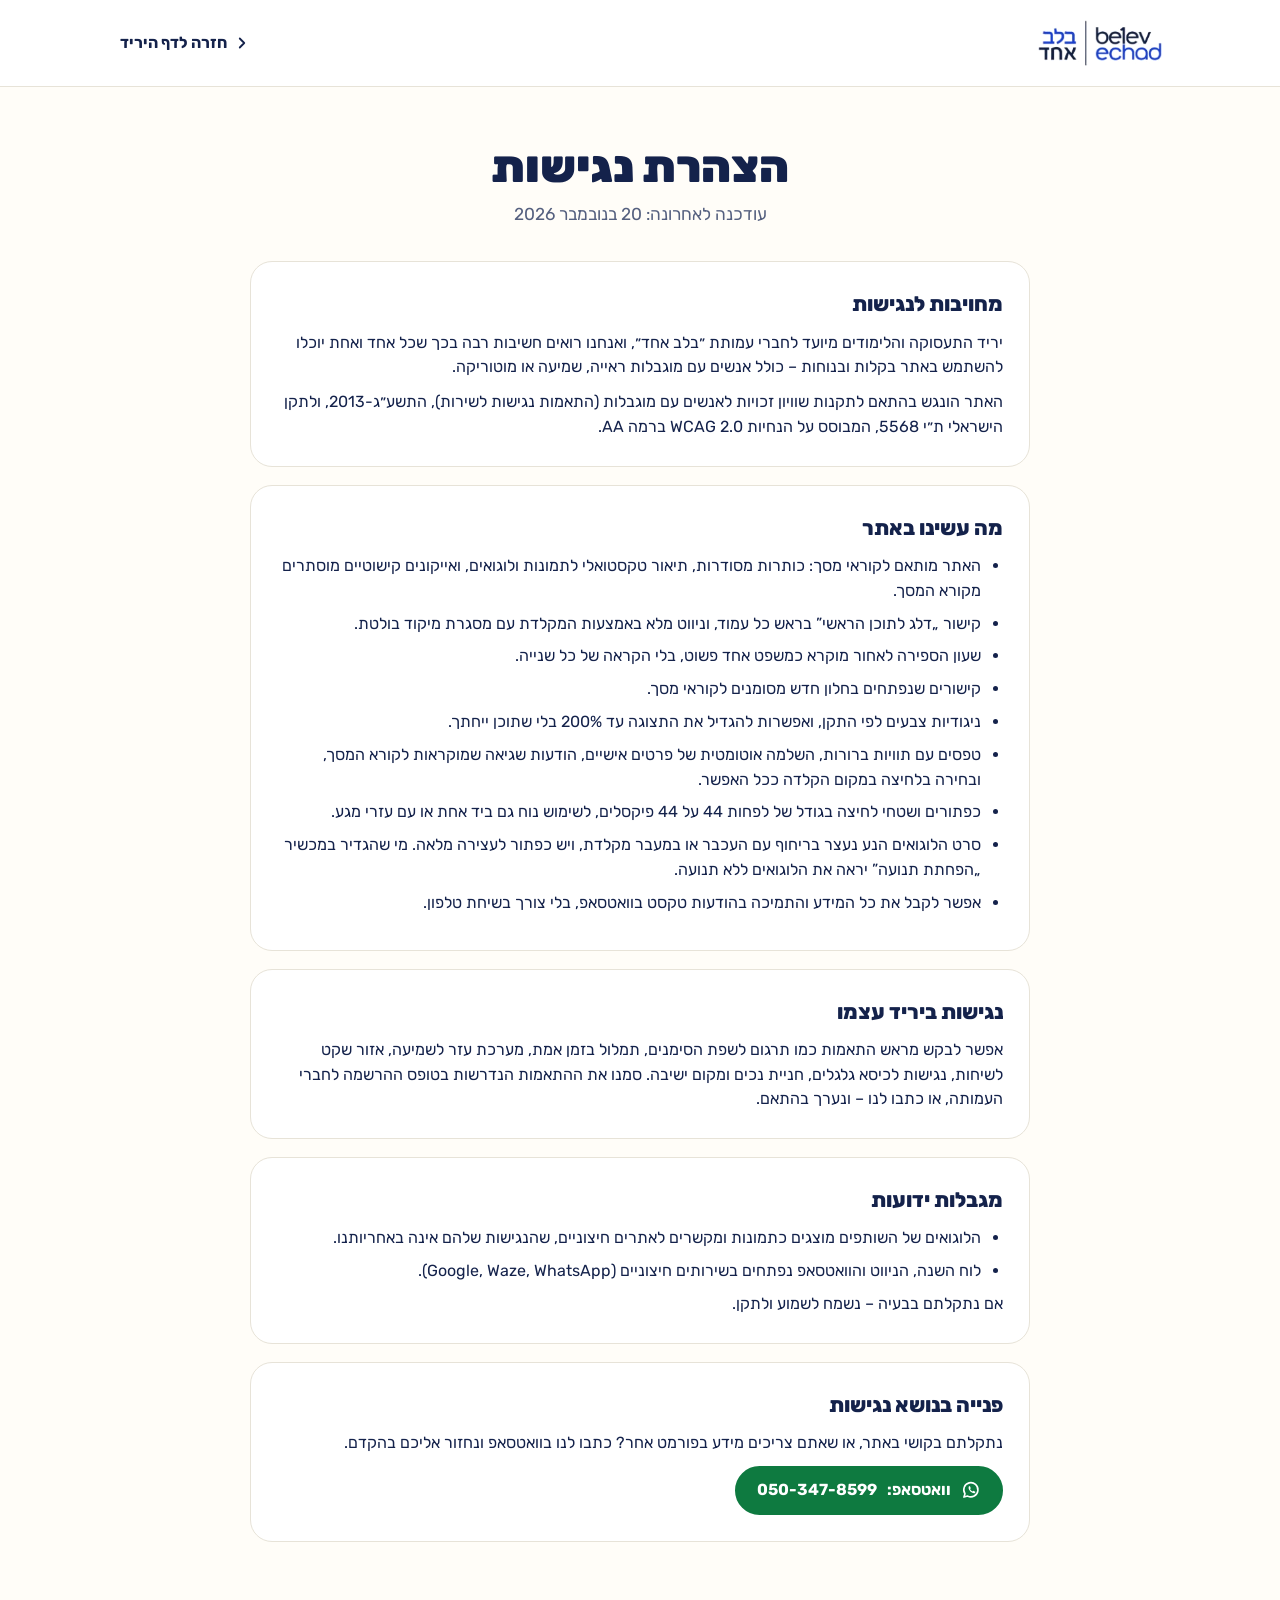
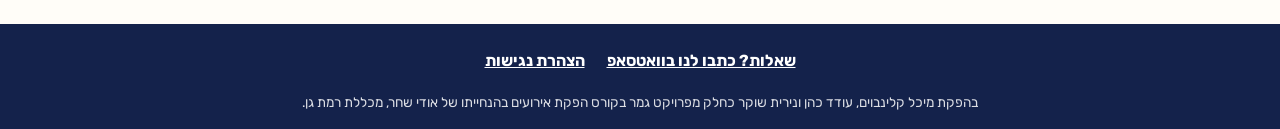
==== accessibility.html @ ed827205 "Partners logo strip, iPhone calendar, locality picker, accessibility pass Partners - Moving strip of" ====
<!doctype html>
<html lang="he" dir="rtl">
<head>
  <meta charset="utf-8">
  <meta name="viewport" content="width=device-width, initial-scale=1">
  <title>הצהרת נגישות | בלב אחד</title>
  <meta name="description" content="הצהרת הנגישות של אתר יריד התעסוקה והלימודים של עמותת בלב אחד.">
  <link rel="preconnect" href="https://fonts.googleapis.com">
  <link rel="preconnect" href="https://fonts.gstatic.com" crossorigin>
  <link href="https://fonts.googleapis.com/css2?family=Rubik:wght@400;500;700;800;900&display=swap" rel="stylesheet">
  <link rel="stylesheet" href="styles.css">
</head>
<body>
  <a class="skip-link" href="#main">דלג לתוכן הראשי</a>

  <header class="topbar">
    <div class="container">
      <a class="logo" href="index.html" aria-label="בלב אחד – חזרה לדף הראשי">
        <img src="assets/logo.png" alt="בלב אחד – belev echad" width="194" height="76">
      </a>
      <a class="back-link" href="index.html">
        <svg width="18" height="18" viewBox="0 0 24 24" fill="none" stroke="currentColor" stroke-width="2.4" stroke-linecap="round" stroke-linejoin="round" aria-hidden="true" focusable="false"><path d="M9 6l6 6-6 6"/></svg>
        חזרה לדף היריד
      </a>
    </div>
  </header>

  <main class="container" id="main" tabindex="-1">
    <div class="page-head">
      <h1>הצהרת נגישות</h1>
      <p>עודכנה לאחרונה: 20 בנובמבר 2026</p>
    </div>

    <div class="form-wrap prose">
      <section class="card">
        <h2>מחויבות לנגישות</h2>
        <p>יריד התעסוקה והלימודים מיועד לחברי עמותת ״בלב אחד״, ואנחנו רואים חשיבות רבה בכך שכל אחד ואחת יוכלו להשתמש באתר בקלות ובנוחות – כולל אנשים עם מוגבלות ראייה, שמיעה או מוטוריקה.</p>
        <p>האתר הונגש בהתאם לתקנות שוויון זכויות לאנשים עם מוגבלות (התאמות נגישות לשירות), התשע״ג-2013, ולתקן הישראלי ת״י 5568, המבוסס על הנחיות <span lang="en">WCAG 2.0</span> ברמה <span lang="en">AA</span>.</p>
      </section>

      <section class="card">
        <h2>מה עשינו באתר</h2>
        <ul>
          <li>האתר מותאם לקוראי מסך: כותרות מסודרות, תיאור טקסטואלי לתמונות ולוגואים, ואייקונים קישוטיים מוסתרים מקורא המסך.</li>
          <li>קישור „דלג לתוכן הראשי” בראש כל עמוד, וניווט מלא באמצעות המקלדת עם מסגרת מיקוד בולטת.</li>
          <li>שעון הספירה לאחור מוקרא כמשפט אחד פשוט, בלי הקראה של כל שנייה.</li>
          <li>קישורים שנפתחים בחלון חדש מסומנים לקוראי מסך.</li>
          <li>ניגודיות צבעים לפי התקן, ואפשרות להגדיל את התצוגה עד 200% בלי שתוכן ייחתך.</li>
          <li>טפסים עם תוויות ברורות, השלמה אוטומטית של פרטים אישיים, הודעות שגיאה שמוקראות לקורא המסך, ובחירה בלחיצה במקום הקלדה ככל האפשר.</li>
          <li>כפתורים ושטחי לחיצה בגודל של לפחות 44 על 44 פיקסלים, לשימוש נוח גם ביד אחת או עם עזרי מגע.</li>
          <li>סרט הלוגואים הנע נעצר בריחוף עם העכבר או במעבר מקלדת, ויש כפתור לעצירה מלאה. מי שהגדיר במכשיר „הפחתת תנועה” יראה את הלוגואים ללא תנועה.</li>
          <li>אפשר לקבל את כל המידע והתמיכה בהודעות טקסט בוואטסאפ, בלי צורך בשיחת טלפון.</li>
        </ul>
      </section>

      <section class="card">
        <h2>נגישות ביריד עצמו</h2>
        <p>אפשר לבקש מראש התאמות כמו תרגום לשפת הסימנים, תמלול בזמן אמת, מערכת עזר לשמיעה, אזור שקט לשיחות, נגישות לכיסא גלגלים, חניית נכים ומקום ישיבה. סמנו את ההתאמות הנדרשות בטופס ההרשמה לחברי העמותה, או כתבו לנו – ונערך בהתאם.</p>
      </section>

      <section class="card">
        <h2>מגבלות ידועות</h2>
        <ul>
          <li>הלוגואים של השותפים מוצגים כתמונות ומקשרים לאתרים חיצוניים, שהנגישות שלהם אינה באחריותנו.</li>
          <li>לוח השנה, הניווט והוואטסאפ נפתחים בשירותים חיצוניים (<span lang="en">Google</span>, <span lang="en">Waze</span>, <span lang="en">WhatsApp</span>).</li>
        </ul>
        <p>אם נתקלתם בבעיה – נשמח לשמוע ולתקן.</p>
      </section>

      <section class="card">
        <h2>פנייה בנושא נגישות</h2>
        <p>נתקלתם בקושי באתר, או שאתם צריכים מידע בפורמט אחר? כתבו לנו בוואטסאפ ונחזור אליכם בהקדם.</p>
        <p>
          <a class="btn btn-wa" href="https://wa.me/972503478599?text=%D7%94%D7%99%D7%99%2C%20%D7%90%D7%A0%D7%99%20%D7%A4%D7%95%D7%A0%D7%94%20%D7%91%D7%A0%D7%95%D7%A9%D7%90%20%D7%A0%D7%92%D7%99%D7%A9%D7%95%D7%AA%20%D7%94%D7%90%D7%AA%D7%A8%20%D7%95%D7%94%D7%99%D7%A8%D7%99%D7%93" target="_blank" rel="noopener">
            <svg width="20" height="20" viewBox="0 0 24 24" aria-hidden="true" focusable="false"><path d="M3.5 20.5l1.3-4A8.5 8.5 0 1 1 8 19.3z" fill="none" stroke="currentColor" stroke-width="1.9" stroke-linejoin="round"/><path d="M9.2 7.9c.2-.3.4-.4.7-.4h.5c.2 0 .4.1.5.4l.7 1.7c.1.2 0 .5-.1.7l-.6.7c.6 1.2 1.6 2.2 2.8 2.8l.7-.6c.2-.2.5-.2.7-.1l1.7.7c.3.1.4.3.4.5v.5c0 .3-.1.5-.4.7-.7.5-1.8.6-3.3-.1a8.6 8.6 0 0 1-3.9-3.9c-.7-1.5-.6-2.6-.1-3.3z" fill="currentColor"/></svg>
            וואטסאפ: <span dir="ltr">050-347-8599</span><span class="visually-hidden"> (נפתח בחלון חדש)</span>
          </a>
        </p>
      </section>
    </div>
  </main>

  <footer class="site-footer">
    <div class="footer-links">
      <a href="https://wa.me/972503478599?text=%D7%94%D7%99%D7%99%2C%20%D7%90%D7%A0%D7%99%20%D7%A4%D7%95%D7%A0%D7%94%20%D7%91%D7%A0%D7%95%D7%92%D7%A2%20%D7%9C%D7%99%D7%A8%D7%99%D7%93%20%D7%94%D7%AA%D7%A2%D7%A1%D7%95%D7%A7%D7%94%20%D7%95%D7%94%D7%9C%D7%99%D7%9E%D7%95%D7%93%D7%99%D7%9D%20%D7%A9%D7%9C%20%D7%91%D7%9C%D7%91%20%D7%90%D7%97%D7%93" target="_blank" rel="noopener">שאלות? כתבו לנו בוואטסאפ<span class="visually-hidden"> (נפתח בחלון חדש)</span></a>
      <a href="accessibility.html" aria-current="page">הצהרת נגישות</a>
    </div>
    <p>בהפקת מיכל קלינבוים, עודד כהן ונירית שוקר כחלק מפרויקט גמר בקורס הפקת אירועים בהנחייתו של אודי שחר, מכללת רמת גן.</p>
  </footer>
</body>
</html>
---- styles.css ----
:root {
  --navy: #14224b;
  --navy-2: #22346b;
  --yellow: #f9c623;
  --yellow-soft: #fde49b;
  --blue: #2f8fe6;
  --sky: #c5e2fb;
  --mint: #c9f2e3;
  --lilac: #e4d6fb;
  --bg: #fffdf8;
  --card: #ffffff;
  --line: #e7e3d8;
  --muted: #55607f;
  --danger: #c0392b;
  --radius: 18px;
  --shadow: 0 10px 30px -12px rgba(20, 34, 75, 0.25);
  /* accessibility: ≥3:1 for field borders, ≥4.5:1 for text (WCAG 2.0 AA / ת"י 5568) */
  --field-border: #7d87a3;
  --focus: #0b57d0;
  --wa-text: #0e7a40;
}

* { box-sizing: border-box; }
[hidden] { display: none !important; }

/* Keyboard focus: one thick, high-contrast ring everywhere */
:focus-visible { outline: 3px solid var(--focus); outline-offset: 3px; }
.site-footer :focus-visible, .countdown-wrap :focus-visible { outline-color: var(--yellow); }

/* "Skip to main content" – only appears when reached with the keyboard */
.skip-link {
  position: absolute;
  top: 8px;
  right: 8px;
  z-index: 100;
  padding: 12px 20px;
  border-radius: 12px;
  background: var(--navy);
  color: #fff;
  font-weight: 700;
  text-decoration: none;
  transform: translateY(-150%);
}
.skip-link:focus { transform: none; }
main:focus { outline: none; }

html { scroll-behavior: smooth; }

body {
  margin: 0;
  font-family: "Rubik", "Assistant", system-ui, sans-serif;
  color: var(--navy);
  background: var(--bg);
  line-height: 1.55;
  -webkit-font-smoothing: antialiased;
  -webkit-text-size-adjust: 100%;
  text-size-adjust: 100%;
}

a { color: inherit; }

.container {
  width: 100%;
  max-width: 1080px;
  margin: 0 auto;
  padding: 0 16px;
}

/* ---------- Logo ---------- */
.logo { display: inline-flex; align-items: center; }
.logo img { display: block; height: 50px; width: auto; }
@media (max-width: 600px) { .logo img { height: 44px; } }

/* ---------- Top info bar ---------- */
.topbar {
  padding: 18px 0;
  border-bottom: 1px solid var(--line);
  background: #fff;
}
.topbar .container {
  display: flex;
  align-items: center;
  justify-content: space-between;
  gap: 16px;
  flex-wrap: wrap;
}
.social { display: flex; align-items: center; gap: 10px; }
.social-link {
  display: inline-flex;
  align-items: center;
  gap: 8px;
  padding: 9px 16px;
  border: 1.5px solid var(--line);
  border-radius: 999px;
  background: #fff;
  color: var(--navy);
  font-weight: 700;
  font-size: 0.95rem;
  text-decoration: none;
  transition: border-color 0.15s ease, background 0.15s ease, transform 0.15s ease;
}
.social-link svg { flex: none; }
.social-link:hover { border-color: var(--navy); background: var(--yellow-soft); transform: translateY(-1px); }
.social-link:focus-visible { outline: 3px solid var(--focus); outline-offset: 2px; }
.social-link.whatsapp { color: var(--wa-text); border-color: var(--wa-text); }
.social-link.whatsapp:hover { background: #dcf8e6; }

/* ---------- Hero ---------- */
.hero {
  position: relative;
  padding: 48px 0 24px;
  overflow: hidden;
}
.hero-grid {
  display: grid;
  grid-template-columns: 1.25fr 0.75fr;
  align-items: center;
  gap: 24px;
}
.hero h1 {
  margin: 0;
  font-size: clamp(1.9rem, 4.6vw, 3.2rem);
  font-weight: 900;
  line-height: 1.12;
  letter-spacing: -0.5px;
}
.big-date {
  margin: 14px 0 0;
  font-size: clamp(3.4rem, 12vw, 7.5rem);
  font-weight: 900;
  line-height: 1;
  direction: ltr;
  text-align: right;
  letter-spacing: -2px;
}
.underline {
  display: block;
  width: min(100%, 520px);
  height: 18px;
  margin: 6px 0 22px auto;
}
.hero .tagline {
  margin: 10px 0 0;
  font-size: clamp(1.15rem, 2.6vw, 1.6rem);
  font-weight: 400;
}
.save-date {
  margin: 0;
  font-size: clamp(1.6rem, 4vw, 2.6rem);
  font-weight: 900;
  line-height: 1.15;
}
.megaphone { width: 100%; max-width: 360px; justify-self: center; }

/* ---------- Countdown ---------- */
.countdown-wrap {
  margin: 36px 0 0;
  padding: 26px 20px;
  background: var(--navy);
  color: #fff;
  border-radius: 24px;
  box-shadow: var(--shadow);
  text-align: center;
  position: relative;
  overflow: hidden;
}
.countdown-wrap::before {
  content: "";
  position: absolute;
  inset: auto -40px -60px auto;
  width: 200px;
  height: 200px;
  border-radius: 50%;
  background: var(--yellow);
  opacity: 0.07;
}
.countdown-title {
  margin: 0 0 16px;
  font-size: 1.15rem;
  font-weight: 500;
  color: var(--yellow-soft);
}
.countdown {
  display: flex;
  justify-content: center;
  direction: ltr; /* days on the left, seconds on the right (DOM order stays days → seconds) */
  gap: clamp(8px, 2.5vw, 22px);
}
.cd-unit {
  flex: 1 1 0;
  min-width: 0;
  max-width: 120px;
  padding: 14px 6px 10px;
  border-radius: 16px;
  background: rgba(255, 255, 255, 0.08);
  border: 1px solid rgba(255, 255, 255, 0.14);
}
.cd-num {
  display: block;
  font-size: clamp(1.9rem, 7vw, 3.4rem);
  font-weight: 800;
  line-height: 1;
  font-variant-numeric: tabular-nums;
  color: var(--yellow);
}
.cd-label { display: block; margin-top: 6px; font-size: 0.95rem; opacity: 0.9; }
.countdown-done { font-size: 1.6rem; font-weight: 800; color: var(--yellow); margin: 0; }
.cd-details {
  position: relative;
  display: flex;
  flex-wrap: wrap;
  justify-content: center;
  gap: 10px 32px;
  margin-top: 22px;
  padding-top: 18px;
  border-top: 1px solid rgba(255, 255, 255, 0.14);
}
.cd-detail {
  display: inline-flex;
  align-items: center;
  gap: 8px;
  font-size: 1.1rem;
  font-weight: 700;
}
.cd-detail svg { flex: none; }

/* ---------- Buttons ---------- */
.cta-row {
  display: flex;
  flex-wrap: wrap;
  justify-content: center;
  gap: 12px;
  margin-top: 28px;
}
.btn {
  display: inline-flex;
  align-items: center;
  justify-content: center;
  gap: 10px;
  padding: 14px 26px;
  border-radius: 999px;
  border: 2px solid var(--navy);
  font: inherit;
  font-weight: 700;
  font-size: 1.05rem;
  text-decoration: none;
  cursor: pointer;
  transition: transform 0.15s ease, box-shadow 0.15s ease, background 0.15s ease;
}
.btn:hover { transform: translateY(-2px); box-shadow: var(--shadow); }
.btn:focus-visible { outline: 3px solid var(--focus); outline-offset: 3px; }
.btn-primary { background: var(--yellow); color: var(--navy); }
.btn-ghost { background: #fff; color: var(--navy); }
.btn-dark { background: var(--navy); color: #fff; }
.btn[disabled] { opacity: 0.6; cursor: wait; transform: none; }

/* ---------- Features ---------- */
.section { padding: 56px 0; }
.section-title {
  margin: 0 0 28px;
  text-align: center;
  font-size: clamp(1.6rem, 3.6vw, 2.2rem);
  font-weight: 900;
}
.features {
  display: grid;
  grid-template-columns: repeat(4, 1fr);
  gap: 18px;
}
.feature {
  text-align: center;
  padding: 26px 14px;
  background: var(--card);
  border: 1px solid var(--line);
  border-radius: var(--radius);
}
.feature .icon {
  width: 110px;
  height: 110px;
  margin: 0 auto 16px;
  border-radius: 50%;
  display: grid;
  place-items: center;
}
.feature h3 { margin: 0 auto; max-width: 11em; font-size: 1.25rem; font-weight: 700; line-height: 1.3; text-wrap: balance; }
.bg-butter { background: var(--yellow-soft); }
.bg-sky { background: var(--sky); }
.bg-lilac { background: var(--lilac); }
.bg-mint { background: var(--mint); }

/* ---------- Registration cards ---------- */
.section-sub { margin: -16px 0 28px; text-align: center; color: var(--muted); font-size: 1.1rem; }
.reg-cards {
  display: grid;
  grid-template-columns: 1.15fr 1fr 1fr;
  gap: 18px;
  align-items: stretch;
}
.reg-card {
  position: relative;
  display: flex;
  flex-direction: column;
  align-items: flex-start;
  gap: 10px;
  padding: 26px 24px;
  background: var(--card);
  border: 1.5px solid var(--line);
  border-radius: 22px;
  color: var(--navy);
  text-decoration: none;
  transition: transform 0.15s ease, box-shadow 0.15s ease, border-color 0.15s ease;
}
.reg-card:hover { transform: translateY(-3px); box-shadow: var(--shadow); border-color: var(--navy); }
.reg-card:focus-visible { outline: 3px solid var(--focus); outline-offset: 3px; }
.reg-card.featured { background: var(--yellow); border-color: var(--yellow); box-shadow: var(--shadow); }
.reg-card h3 { margin: 4px 0 0; font-size: 1.35rem; font-weight: 800; line-height: 1.25; }
.reg-card p { margin: 0; font-size: 1.02rem; flex: 1; }
.reg-card .btn { margin-top: 8px; padding: 11px 20px; font-size: 1rem; }
.reg-card .btn:hover { transform: none; box-shadow: none; }
.reg-icon { width: 64px; height: 64px; border-radius: 50%; display: grid; place-items: center; }
.reg-card.featured .reg-icon { background: #fff; }
.reg-badge {
  position: absolute;
  top: 18px;
  left: 18px;
  padding: 4px 12px;
  border-radius: 999px;
  background: var(--navy);
  color: #fff;
  font-size: 0.85rem;
  font-weight: 700;
}

/* ---------- Form extras ---------- */
.other-input { max-width: 380px; margin-top: 4px; }
.sub-fields > .field {
  margin-top: -4px;
  padding-inline-start: 14px;
  border-inline-start: 3px solid var(--yellow-soft);
}
.section-note { margin: 34px 0 16px; text-align: center; }
.section-note h2 { margin: 0 0 4px; font-size: clamp(1.4rem, 3.4vw, 1.8rem); font-weight: 900; }
.section-note p { margin: 0; color: var(--muted); font-size: 1.05rem; }
.privacy-note { margin: 6px 0 16px; text-align: center; color: var(--muted); font-size: 0.95rem; }
/* ---------- Footer ---------- */
.closing { text-align: center; padding: 30px 0 0; }
.closing h2 { margin: 0; font-size: clamp(1.5rem, 3.6vw, 2.1rem); font-weight: 900; }
.closing p { margin: 6px 0 0; font-size: 1.25rem; }
.wave { display: block; width: 100%; height: auto; margin-top: 36px; }

.site-footer {
  padding: 16px;
  background: var(--navy);
  color: rgba(255, 255, 255, 0.85);
  text-align: center;
}
.site-footer p { margin: 0 auto; max-width: 760px; font-size: 0.85rem; line-height: 1.6; text-wrap: balance; }

/* ---------- Register page ---------- */
.page-head { padding: 40px 0 10px; text-align: center; }
.page-head .eyebrow {
  display: inline-block;
  padding: 6px 16px;
  border-radius: 999px;
  background: var(--yellow);
  font-weight: 700;
  font-size: 0.95rem;
}
.page-head h1 { margin: 14px 0 8px; font-size: clamp(1.8rem, 4.6vw, 2.8rem); font-weight: 900; line-height: 1.15; }
.page-head p { margin: 0 auto; max-width: 640px; color: var(--muted); font-size: 1.08rem; }

.form-wrap { max-width: 780px; margin: 0 auto; padding: 24px 0 64px; }
.card {
  background: var(--card);
  border: 1px solid var(--line);
  border-radius: 22px;
  padding: 26px;
  margin-bottom: 18px;
}
.card-title {
  display: flex;
  align-items: center;
  gap: 12px;
  margin: 0 0 18px;
  font-size: 1.3rem;
  font-weight: 800;
}
.step {
  flex: none;
  display: grid;
  place-items: center;
  width: 34px;
  height: 34px;
  border-radius: 50%;
  background: var(--yellow);
  font-size: 1rem;
  font-weight: 800;
}
.grid-2 { display: grid; grid-template-columns: 1fr 1fr; gap: 16px; margin-bottom: 16px; }
.grid-2:last-child { margin-bottom: 0; }
.grid-2 > .field { margin-bottom: 0; }
.field { display: flex; flex-direction: column; gap: 6px; margin-bottom: 16px; }
.field:last-child { margin-bottom: 0; }
.label { font-weight: 700; font-size: 1.02rem; }
.label .req { color: var(--danger); }
.hint { color: var(--muted); font-size: 0.92rem; margin-top: -2px; }

input[type="text"], input[type="email"], input[type="tel"], input[type="number"], select, textarea {
  width: 100%;
  padding: 12px 14px;
  border: 1.5px solid var(--field-border);
  border-radius: 12px;
  background: #fff;
  color: var(--navy);
  font: inherit;
  font-size: 1rem;
  transition: border-color 0.15s ease, box-shadow 0.15s ease;
}
input[type="email"], input[type="tel"] { direction: ltr; text-align: right; }
textarea { min-height: 96px; resize: vertical; }
input:focus, select:focus, textarea:focus {
  outline: none;
  border-color: var(--focus);
  box-shadow: 0 0 0 3px rgba(11, 87, 208, 0.45);
}
.invalid input, .invalid select, .invalid textarea { border-color: var(--danger); }
.error-msg { display: none; color: var(--danger); font-size: 0.9rem; font-weight: 500; }
.invalid .error-msg { display: block; }

/* choice chips */
.choices { display: flex; flex-wrap: wrap; gap: 10px; }
.chip { position: relative; }
.chip input { position: absolute; opacity: 0; inset: 0; margin: 0; cursor: pointer; }
.chip span {
  display: inline-flex;
  align-items: center;
  gap: 8px;
  min-height: 44px;
  padding: 8px 16px;
  border: 1.5px solid var(--field-border);
  border-radius: 999px;
  background: #fff;
  font-weight: 500;
  cursor: pointer;
  user-select: none;
  transition: all 0.15s ease;
}
.chip span::before {
  content: "";
  width: 16px;
  height: 16px;
  border: 2px solid var(--navy);
  border-radius: 5px;
  flex: none;
  background: #fff;
}
.chip input[type="radio"] + span::before { border-radius: 50%; }
.chip input:checked + span { background: var(--yellow-soft); border-color: var(--navy); }
.chip input:checked + span::before {
  background: var(--navy);
  box-shadow: inset 0 0 0 3px #fff;
}
.chip input:focus-visible + span { outline: 3px solid var(--focus); outline-offset: 2px; }

.type-cards { display: grid; grid-template-columns: 1fr 1fr; gap: 12px; }
.type-card { position: relative; }
.type-card input { position: absolute; opacity: 0; inset: 0; margin: 0; cursor: pointer; }
.type-card label {
  display: flex;
  align-items: center;
  gap: 12px;
  padding: 16px;
  border: 2px solid var(--field-border);
  border-radius: 16px;
  font-weight: 700;
  font-size: 1.08rem;
  cursor: pointer;
  transition: all 0.15s ease;
}
.type-card .ti { width: 46px; height: 46px; border-radius: 50%; display: grid; place-items: center; flex: none; }
.type-card input:checked + label { border-color: var(--navy); background: #fffbea; box-shadow: 0 0 0 3px var(--yellow); }
.type-card input:focus-visible + label { outline: 3px solid var(--focus); outline-offset: 2px; }

/* stepper */
.stepper { display: inline-flex; align-items: center; border: 1.5px solid var(--field-border); border-radius: 999px; overflow: hidden; background: #fff; }
.stepper button {
  width: 46px; height: 46px; border: 0; background: transparent; font: inherit;
  font-size: 1.4rem; font-weight: 700; color: var(--navy); cursor: pointer;
}
.stepper button:hover { background: var(--yellow-soft); }
.stepper input {
  width: 64px; border: 0; border-radius: 0; text-align: center; font-weight: 800; font-size: 1.2rem;
  -moz-appearance: textfield; appearance: textfield;
}
.stepper input::-webkit-outer-spin-button, .stepper input::-webkit-inner-spin-button { -webkit-appearance: none; margin: 0; }
.stepper input:focus { box-shadow: none; }

/* yes / no rows */
.yn-row {
  display: flex; align-items: center; justify-content: space-between; gap: 12px; flex-wrap: wrap;
  padding: 14px 16px; border: 1px solid var(--line); border-radius: 14px; margin-bottom: 10px;
}
.yn-row .label { font-weight: 500; }

/* jobs list */
.job-row { display: grid; grid-template-columns: 1fr 170px auto; gap: 10px; margin-bottom: 10px; align-items: start; }
.icon-btn {
  width: 46px; height: 46px; border-radius: 12px; border: 1.5px solid var(--field-border); background: #fff;
  color: var(--muted); cursor: pointer; display: grid; place-items: center;
}
.icon-btn:hover { border-color: var(--danger); color: var(--danger); }
.add-btn {
  display: inline-flex; align-items: center; gap: 8px; padding: 10px 16px; border-radius: 12px;
  border: 1.5px dashed var(--navy); background: transparent; color: var(--navy); font: inherit; font-weight: 700; cursor: pointer;
}
.add-btn:hover { background: var(--yellow-soft); }

.submit-row { display: flex; flex-direction: column; align-items: center; gap: 10px; margin-top: 8px; }
.submit-row .btn { min-width: 260px; font-size: 1.15rem; padding: 16px 30px; }
.form-error { color: var(--danger); font-weight: 700; display: none; text-align: center; }

.success { text-align: center; padding: 40px 26px; }
.success .check {
  width: 84px; height: 84px; margin: 0 auto 18px; border-radius: 50%;
  background: var(--mint); display: grid; place-items: center;
}
.success h2 { margin: 0 0 8px; font-size: 1.9rem; font-weight: 900; }
.success p { margin: 0 auto 22px; max-width: 520px; color: var(--muted); font-size: 1.08rem; }

.back-link { display: inline-flex; align-items: center; gap: 6px; min-height: 44px; padding: 0 4px; font-weight: 700; text-decoration: none; }
.back-link:hover { text-decoration: underline; }

.nowrap { white-space: nowrap; }
.visually-hidden { position: absolute !important; width: 1px; height: 1px; overflow: hidden; clip: rect(0 0 0 0); white-space: nowrap; }

/* ---------- Responsive ---------- */
@media (max-width: 860px) {
  .hero-grid { grid-template-columns: 1fr; }
  .megaphone { order: -1; max-width: 220px; }
  .hero { text-align: center; }
  .big-date { text-align: center; }
  .underline { margin-left: auto; margin-right: auto; }
  .features { grid-template-columns: repeat(2, 1fr); }
  .reg-cards { grid-template-columns: 1fr 1fr; }
  .reg-card.featured { grid-column: 1 / -1; }
}
@media (max-width: 600px) {
  .topbar .container { flex-wrap: nowrap; }
  .social { gap: 8px; }
  .social-link { width: 44px; height: 44px; padding: 0; justify-content: center; }
  .social-label { position: absolute; width: 1px; height: 1px; overflow: hidden; clip: rect(0 0 0 0); white-space: nowrap; }
  .cd-details { flex-direction: column; align-items: center; gap: 8px; }
  .cd-detail { font-size: 1rem; }
  .feature .icon { width: 86px; height: 86px; }
  .feature .icon svg { width: 44px; height: 44px; }
  .feature h3 { font-size: 1.05rem; }
  .grid-2, .type-cards, .reg-cards { grid-template-columns: 1fr; }
  .reg-card { padding: 22px 18px; }
  .card { padding: 20px 16px; }
  .job-row { grid-template-columns: 1fr auto; }
  .job-row input { grid-column: 1; grid-row: 1; }
  .job-row .icon-btn { grid-column: 2; grid-row: 1; }
  .job-row select { grid-column: 1; grid-row: 2; }
  .cd-label { font-size: 0.8rem; }
  .submit-row .btn, .cta-row .btn { width: 100%; }
}
@media (max-width: 400px) {
  /* narrowest phones: logo on its own row so the four 44px buttons keep full size */
  .topbar .container { flex-wrap: wrap; justify-content: center; row-gap: 10px; }
}

@media (prefers-reduced-motion: reduce) {
  html { scroll-behavior: auto; }
  .btn { transition: none; }
}

/* ---------- Hero heading: second line stays together on most screens ---------- */
.h1-line2 { white-space: nowrap; }
@media (max-width: 360px) { .h1-line2 { white-space: normal; } }

/* ---------- Partners logo strip ---------- */
.partners .section-title { margin-bottom: 10px; }
.marquee-controls { display: flex; justify-content: center; margin-bottom: 18px; }
.marquee-toggle {
  display: inline-flex; align-items: center; gap: 8px;
  min-height: 44px; padding: 8px 18px;
  border: 1.5px solid var(--field-border); border-radius: 999px;
  background: #fff; color: var(--navy); font: inherit; font-weight: 700; cursor: pointer;
}
.marquee-toggle:hover { background: var(--yellow-soft); }
.marquee-viewport {
  overflow: hidden;
  -webkit-mask-image: linear-gradient(to left, transparent, #000 5%, #000 95%, transparent);
  mask-image: linear-gradient(to left, transparent, #000 5%, #000 95%, transparent);
  padding: 6px 0;
}
.marquee-inner { display: flex; width: max-content; animation: marquee 50s linear infinite; }
.marquee:hover .marquee-inner, .marquee:focus-within .marquee-inner, .marquee.is-paused .marquee-inner { animation-play-state: paused; }
@keyframes marquee { from { transform: translateX(0); } to { transform: translateX(50%); } }
.marquee-list { display: flex; gap: 18px; margin: 0; padding: 0 0 0 18px; list-style: none; }
.marquee-list a {
  display: flex; align-items: center; justify-content: center;
  width: 190px; height: 92px; padding: 14px 20px;
  background: #fff; border: 1px solid var(--line); border-radius: 18px;
  transition: border-color 0.15s ease, box-shadow 0.15s ease;
}
.marquee-list a:hover { border-color: var(--navy); box-shadow: var(--shadow); }
.marquee-list img { display: block; max-width: 100%; max-height: 58px; width: auto; height: auto; object-fit: contain; }
@media (prefers-reduced-motion: reduce) {
  .marquee-inner { animation: none; width: auto; }
  .marquee-viewport { -webkit-mask-image: none; mask-image: none; }
  .marquee-list { flex-wrap: wrap; justify-content: center; padding: 0; }
  .marquee-list[aria-hidden="true"], .marquee-controls { display: none; }
}
@media (max-width: 600px) {
  .marquee-list a { width: 150px; height: 78px; padding: 10px 14px; }
  .marquee-list img { max-height: 48px; }
}

/* ---------- WhatsApp help / text-only support ---------- */
.help-note {
  display: flex; flex-wrap: wrap; align-items: center; justify-content: center; gap: 10px 14px;
  margin: 24px auto 0; padding: 16px 20px; max-width: 760px;
  border: 1.5px solid var(--line); border-radius: 18px; background: #fff;
  text-align: center; font-size: 1.02rem;
}
.form-wrap .help-note { margin: 0 auto 18px; }
.btn-wa { background: var(--wa-text); border-color: var(--wa-text); color: #fff; padding: 10px 20px; font-size: 1rem; }
.btn-wa svg { flex: none; }

/* ---------- Accessibility at the fair ---------- */
.a11y-card {
  display: grid; grid-template-columns: auto 1fr; gap: 18px; align-items: start;
  padding: 26px; background: #fff; border: 1.5px solid var(--line); border-radius: 22px;
}
.a11y-card .reg-icon { background: var(--sky); }
.a11y-card h2 { margin: 0 0 6px; font-size: clamp(1.3rem, 3vw, 1.6rem); font-weight: 900; }
.a11y-card p { margin: 0 0 10px; }
.a11y-card ul { margin: 0 0 12px; padding-inline-start: 22px; }
.a11y-card li { margin-bottom: 4px; }
.text-link { color: var(--focus); font-weight: 700; }
@media (max-width: 600px) { .a11y-card { grid-template-columns: 1fr; padding: 22px 18px; } }

/* ---------- Footer links ---------- */
.footer-links { display: flex; flex-wrap: wrap; justify-content: center; gap: 6px 22px; margin-bottom: 8px; }
.footer-links a { display: inline-flex; align-items: center; gap: 6px; min-height: 44px; color: #fff; font-weight: 700; }

/* ---------- Tag picker (fields of interest) ---------- */
.quick-picks { display: flex; flex-wrap: wrap; gap: 8px; margin: 2px 0 6px; }
.quick-pick {
  min-height: 44px; padding: 8px 16px;
  border: 1.5px solid var(--field-border); border-radius: 999px;
  background: #fff; color: var(--navy); font: inherit; font-weight: 500; cursor: pointer;
}
.quick-pick[aria-pressed="true"] { background: var(--yellow-soft); border-color: var(--navy); }
.tag-entry { display: flex; gap: 8px; }
.tag-entry input { flex: 1; min-width: 0; }
.tag-entry .btn { padding: 10px 18px; font-size: 1rem; }
.tag-list { display: flex; flex-wrap: wrap; gap: 8px; margin: 0; padding: 0; list-style: none; }
.tag-list:not(:empty) { margin-bottom: 8px; }
.tag-list li {
  display: inline-flex; align-items: center; gap: 4px;
  padding: 4px 6px 4px 14px; border-radius: 999px; background: var(--navy); color: #fff; font-weight: 500;
}
.tag-remove {
  display: grid; place-items: center; width: 36px; height: 36px; margin: -2px 0;
  border: 0; border-radius: 50%; background: transparent; color: #fff; cursor: pointer;
}
.tag-remove:hover { background: rgba(255, 255, 255, 0.18); }
.tag-list .tag-remove:focus-visible { outline-color: var(--yellow); outline-offset: 0; }

/* ---------- Text pages (accessibility statement) ---------- */
.prose .card h2 { margin: 0 0 10px; font-size: 1.3rem; font-weight: 800; }
.prose .card p { margin: 0 0 10px; }
.prose .card p:last-child { margin-bottom: 0; }
.prose .card ul { margin: 0; padding-inline-start: 22px; }
.prose .card li { margin-bottom: 8px; }
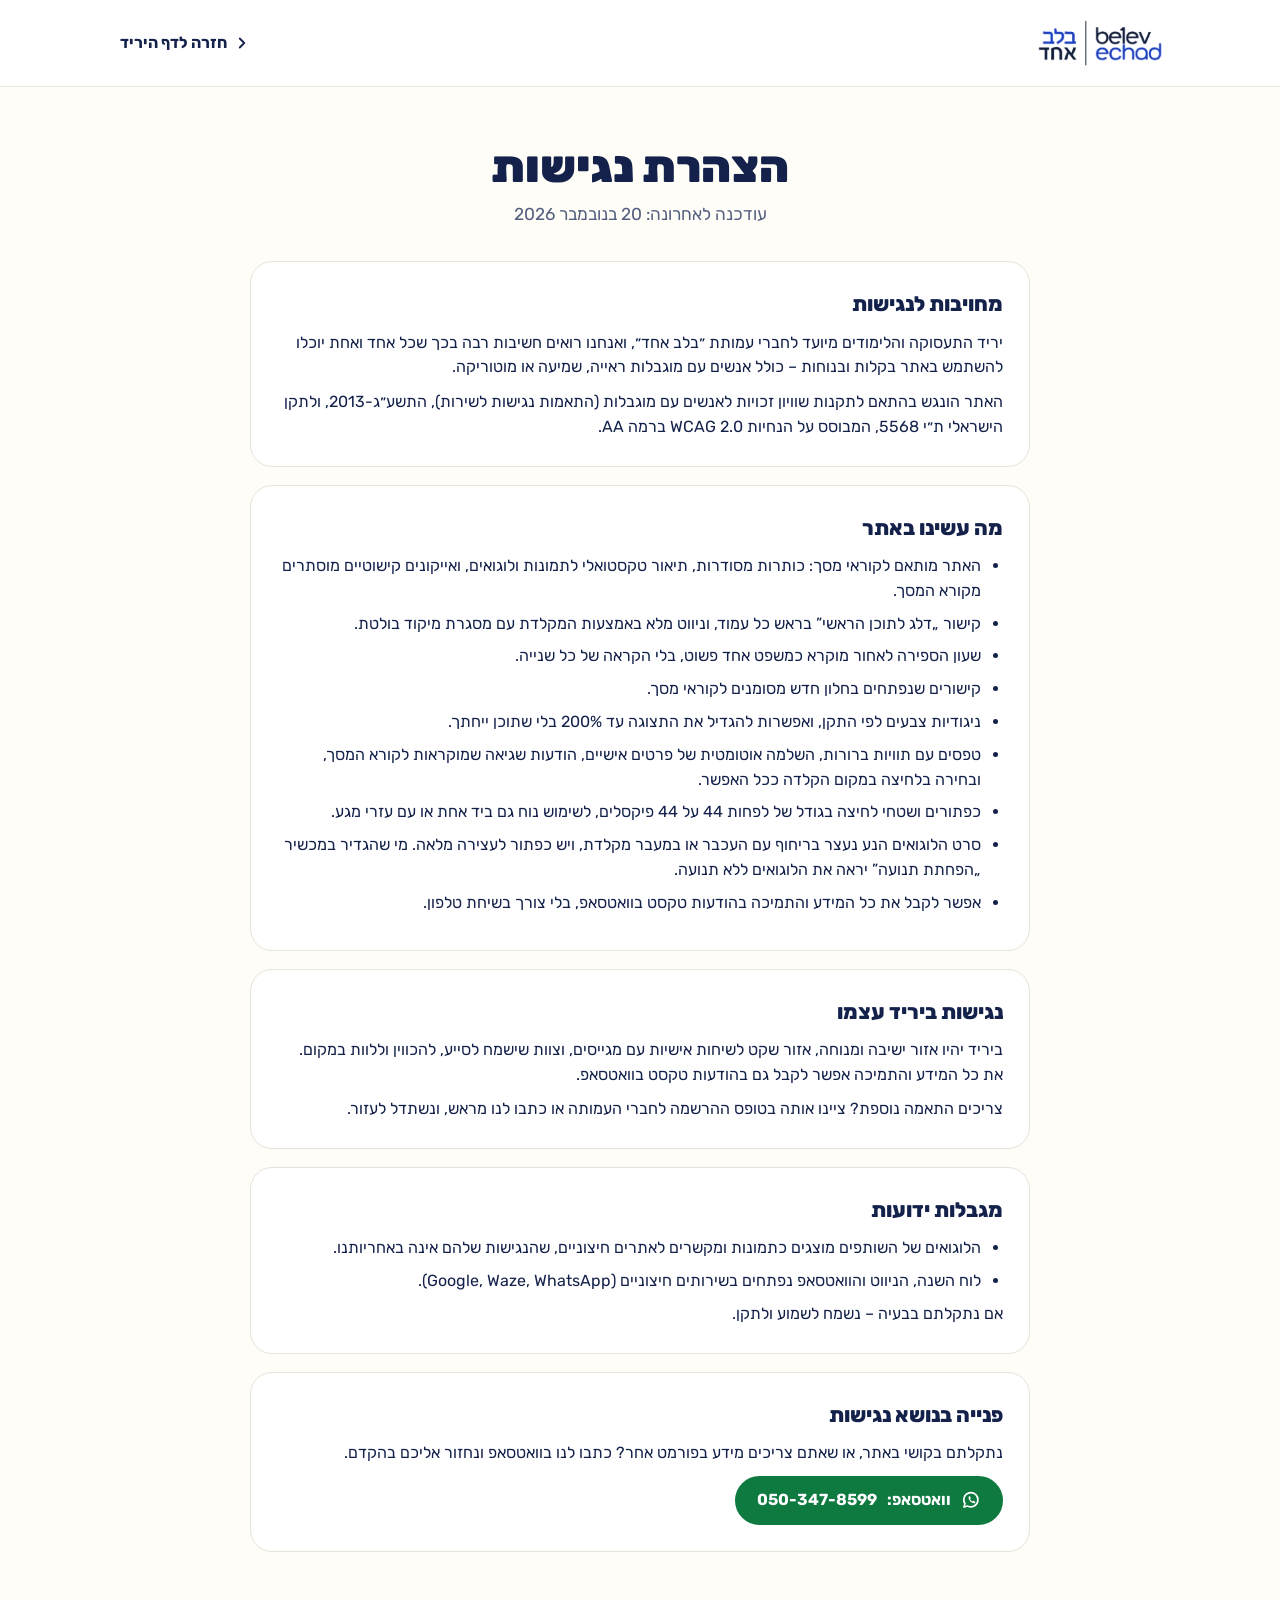
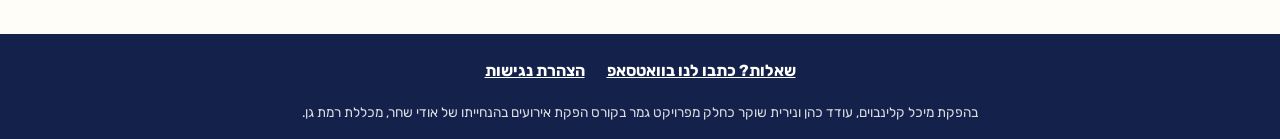
==== commit 3caa33a1: "State the basic accessibility the fair will provide; sharper Shufersal logo - "נגישות ביריד" and the" ====
--- a/accessibility.html
+++ b/accessibility.html
@@ -55,7 +55,8 @@
 
       <section class="card">
         <h2>נגישות ביריד עצמו</h2>
-        <p>אפשר לבקש מראש התאמות כמו תרגום לשפת הסימנים, תמלול בזמן אמת, מערכת עזר לשמיעה, אזור שקט לשיחות, נגישות לכיסא גלגלים, חניית נכים ומקום ישיבה. סמנו את ההתאמות הנדרשות בטופס ההרשמה לחברי העמותה, או כתבו לנו – ונערך בהתאם.</p>
+        <p>ביריד יהיו אזור ישיבה ומנוחה, אזור שקט לשיחות אישיות עם מגייסים, וצוות שישמח לסייע, להכווין וללוות במקום. את כל המידע והתמיכה אפשר לקבל גם בהודעות טקסט בוואטסאפ.</p>
+        <p>צריכים התאמה נוספת? ציינו אותה בטופס ההרשמה לחברי העמותה או כתבו לנו מראש, ונשתדל לעזור.</p>
       </section>
 
       <section class="card">
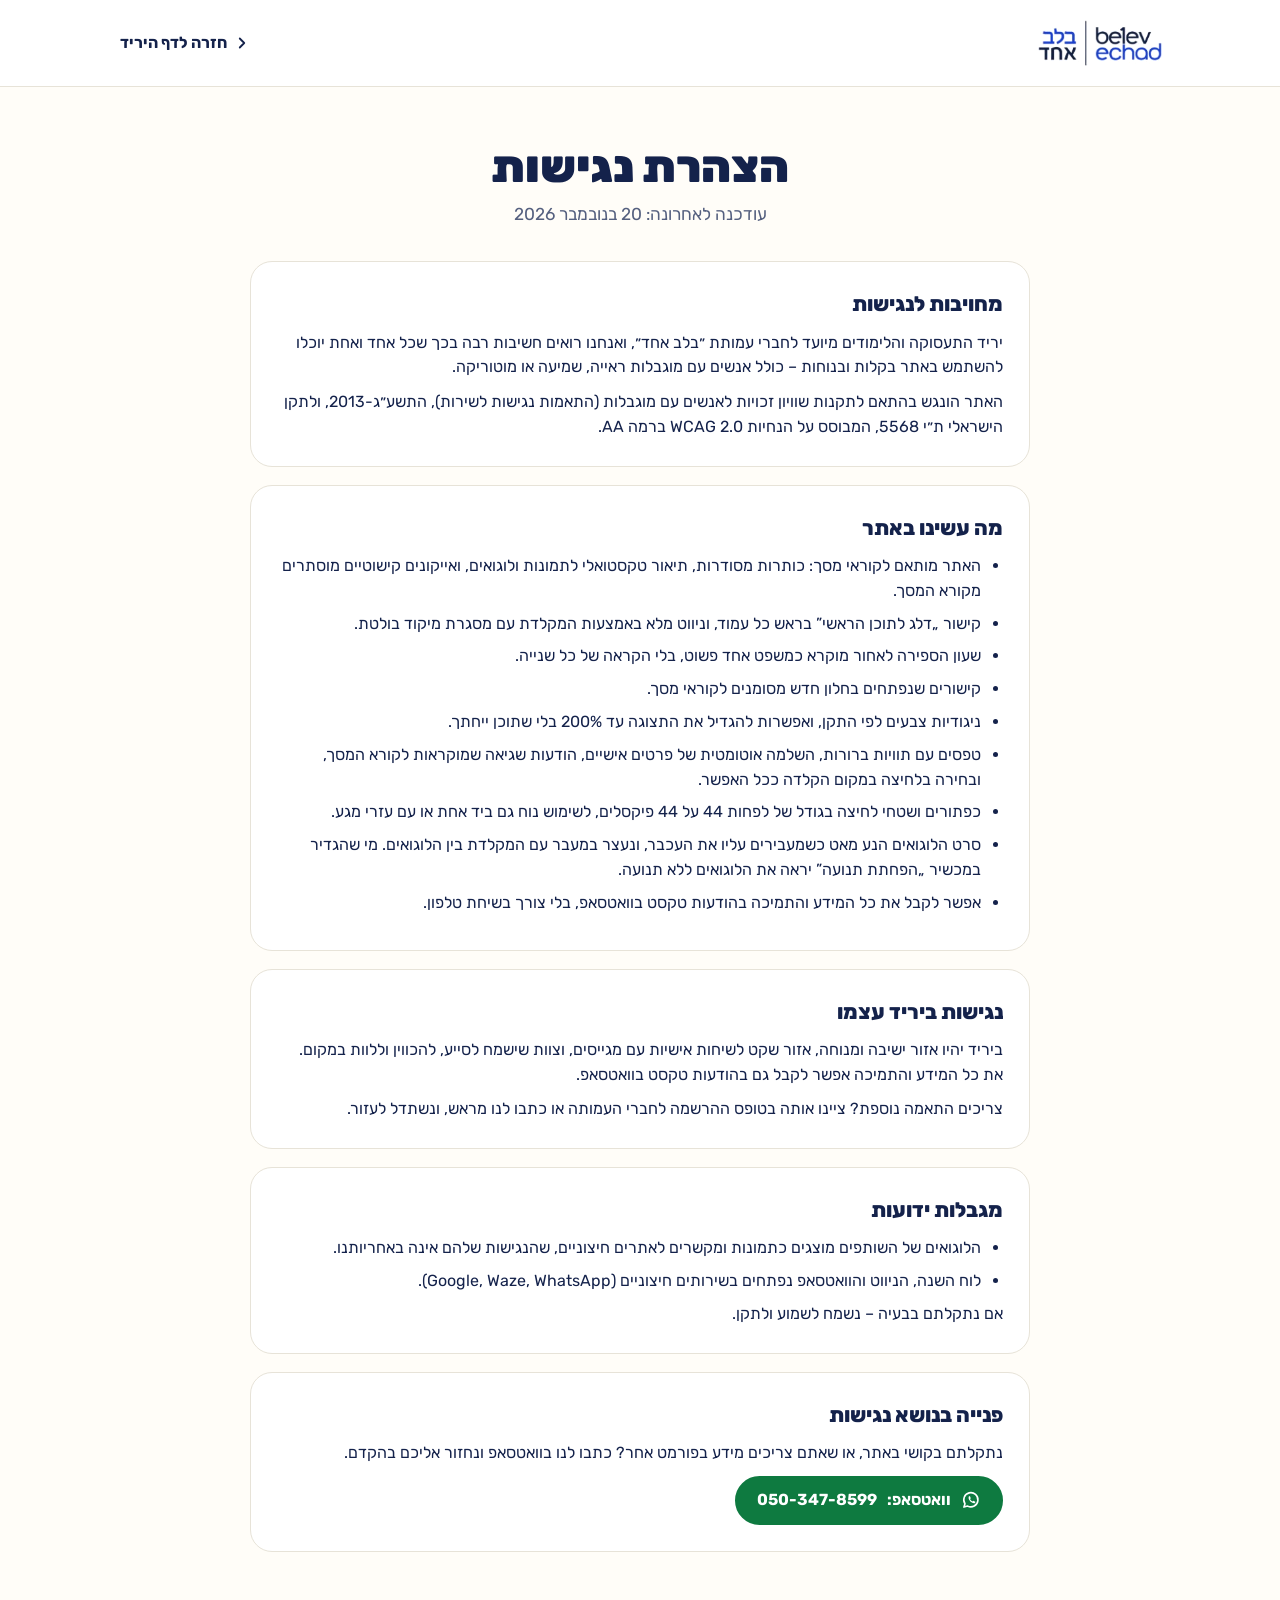
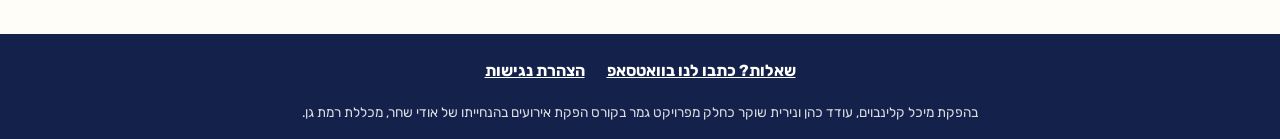
==== commit f8586ba4: "Logo strip always runs (slows on hover); one calendar button on phones - Remove the strip's stop but" ====
--- a/accessibility.html
+++ b/accessibility.html
@@ -48,7 +48,7 @@
           <li>ניגודיות צבעים לפי התקן, ואפשרות להגדיל את התצוגה עד 200% בלי שתוכן ייחתך.</li>
           <li>טפסים עם תוויות ברורות, השלמה אוטומטית של פרטים אישיים, הודעות שגיאה שמוקראות לקורא המסך, ובחירה בלחיצה במקום הקלדה ככל האפשר.</li>
           <li>כפתורים ושטחי לחיצה בגודל של לפחות 44 על 44 פיקסלים, לשימוש נוח גם ביד אחת או עם עזרי מגע.</li>
-          <li>סרט הלוגואים הנע נעצר בריחוף עם העכבר או במעבר מקלדת, ויש כפתור לעצירה מלאה. מי שהגדיר במכשיר „הפחתת תנועה” יראה את הלוגואים ללא תנועה.</li>
+          <li>סרט הלוגואים הנע מאט כשמעבירים עליו את העכבר, ונעצר במעבר עם המקלדת בין הלוגואים. מי שהגדיר במכשיר „הפחתת תנועה” יראה את הלוגואים ללא תנועה.</li>
           <li>אפשר לקבל את כל המידע והתמיכה בהודעות טקסט בוואטסאפ, בלי צורך בשיחת טלפון.</li>
         </ul>
       </section>
--- a/styles.css
+++ b/styles.css
@@ -579,15 +579,6 @@
 @media (max-width: 360px) { .h1-line2 { white-space: normal; } }
 
 /* ---------- Partners logo strip ---------- */
-.partners .section-title { margin-bottom: 10px; }
-.marquee-controls { display: flex; justify-content: center; margin-bottom: 18px; }
-.marquee-toggle {
-  display: inline-flex; align-items: center; gap: 8px;
-  min-height: 44px; padding: 8px 18px;
-  border: 1.5px solid var(--field-border); border-radius: 999px;
-  background: #fff; color: var(--navy); font: inherit; font-weight: 700; cursor: pointer;
-}
-.marquee-toggle:hover { background: var(--yellow-soft); }
 .marquee-viewport {
   overflow: hidden;
   -webkit-mask-image: linear-gradient(to left, transparent, #000 5%, #000 95%, transparent);
@@ -595,7 +586,6 @@
   padding: 6px 0;
 }
 .marquee-inner { display: flex; width: max-content; animation: marquee 50s linear infinite; }
-.marquee:hover .marquee-inner, .marquee:focus-within .marquee-inner, .marquee.is-paused .marquee-inner { animation-play-state: paused; }
 @keyframes marquee { from { transform: translateX(0); } to { transform: translateX(50%); } }
 .marquee-list { display: flex; gap: 18px; margin: 0; padding: 0 0 0 18px; list-style: none; }
 .marquee-list a {
@@ -610,7 +600,7 @@
   .marquee-inner { animation: none; width: auto; }
   .marquee-viewport { -webkit-mask-image: none; mask-image: none; }
   .marquee-list { flex-wrap: wrap; justify-content: center; padding: 0; }
-  .marquee-list[aria-hidden="true"], .marquee-controls { display: none; }
+  .marquee-list[aria-hidden="true"] { display: none; }
 }
 @media (max-width: 600px) {
   .marquee-list a { width: 150px; height: 78px; padding: 10px 14px; }
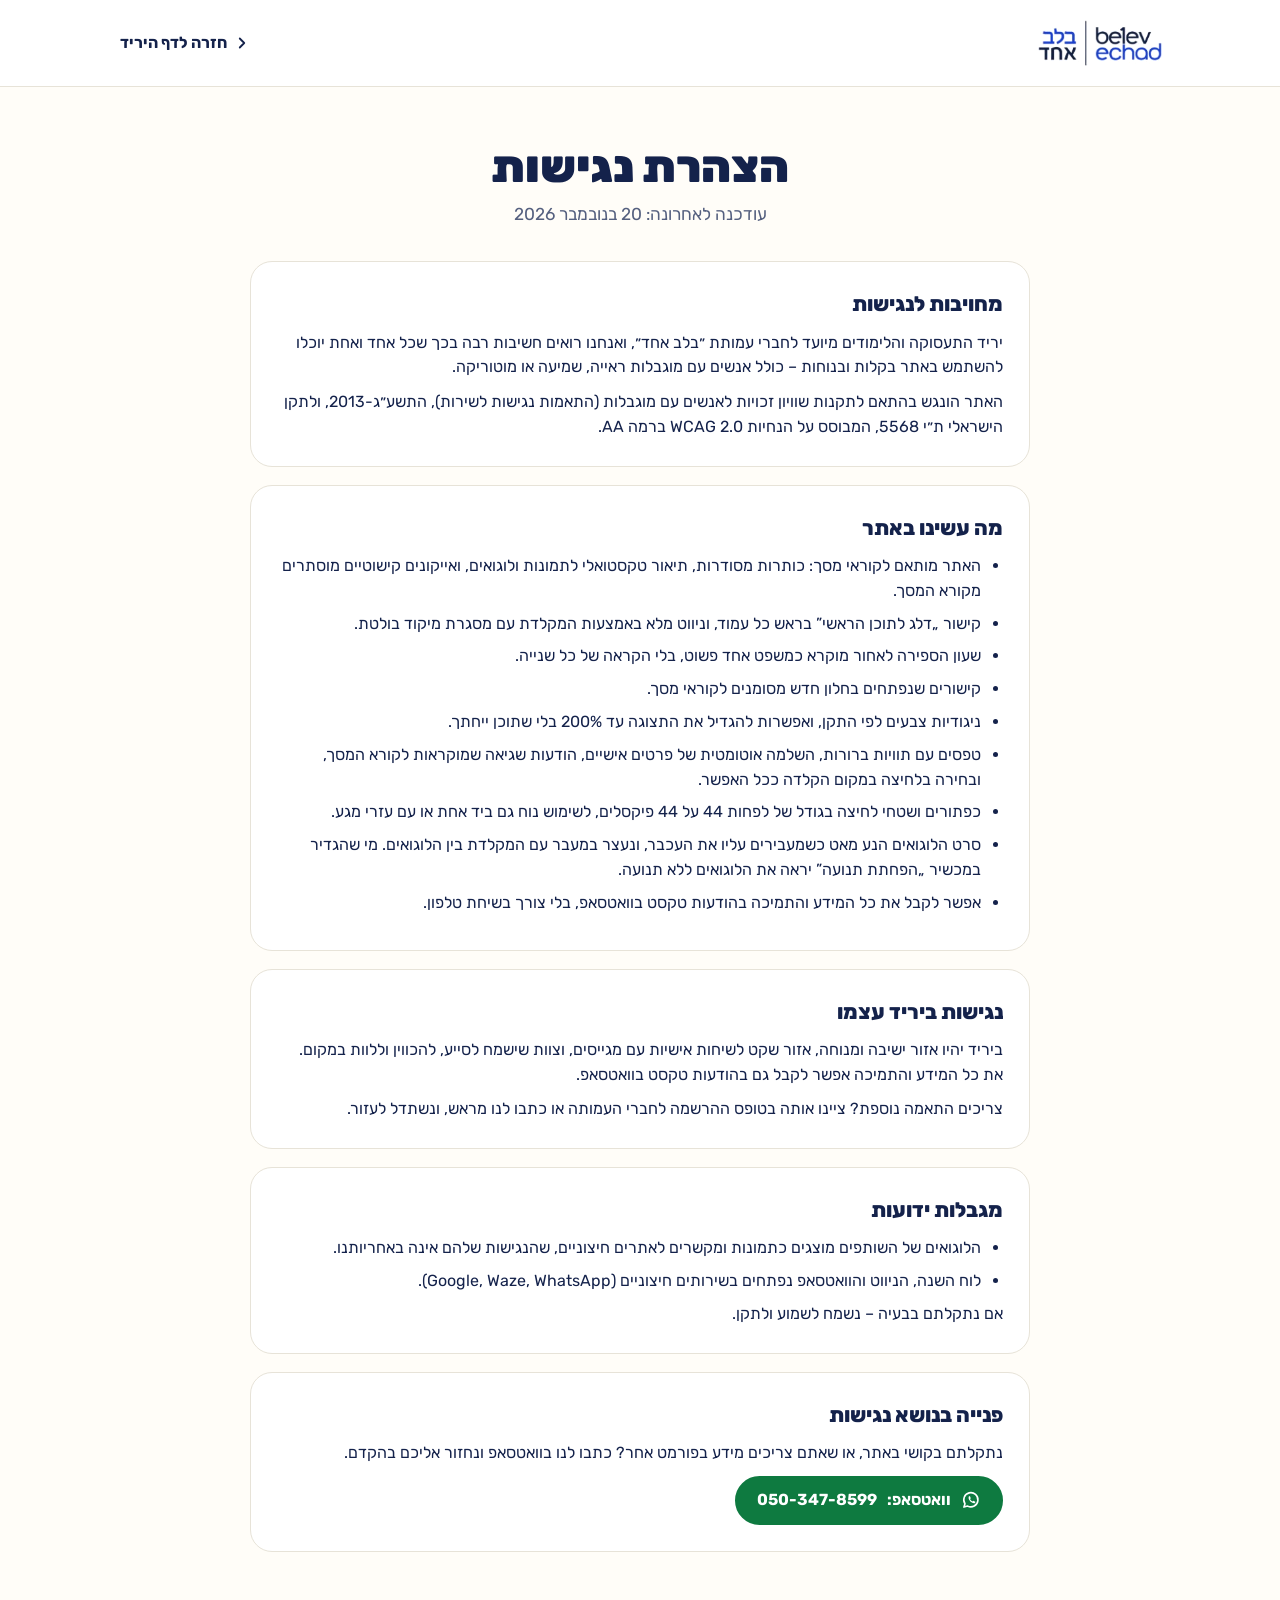
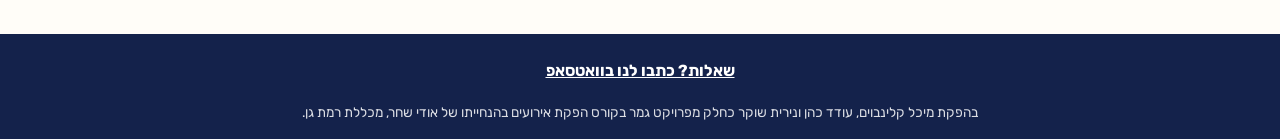
==== commit 46c20e81: "Neutral WhatsApp header icon; remove accessibility section and footer link - Header WhatsApp button " ====
--- a/accessibility.html
+++ b/accessibility.html
@@ -84,7 +84,6 @@
   <footer class="site-footer">
     <div class="footer-links">
       <a href="https://wa.me/972503478599?text=%D7%94%D7%99%D7%99%2C%20%D7%90%D7%A0%D7%99%20%D7%A4%D7%95%D7%A0%D7%94%20%D7%91%D7%A0%D7%95%D7%92%D7%A2%20%D7%9C%D7%99%D7%A8%D7%99%D7%93%20%D7%94%D7%AA%D7%A2%D7%A1%D7%95%D7%A7%D7%94%20%D7%95%D7%94%D7%9C%D7%99%D7%9E%D7%95%D7%93%D7%99%D7%9D%20%D7%A9%D7%9C%20%D7%91%D7%9C%D7%91%20%D7%90%D7%97%D7%93" target="_blank" rel="noopener">שאלות? כתבו לנו בוואטסאפ<span class="visually-hidden"> (נפתח בחלון חדש)</span></a>
-      <a href="accessibility.html" aria-current="page">הצהרת נגישות</a>
     </div>
     <p>בהפקת מיכל קלינבוים, עודד כהן ונירית שוקר כחלק מפרויקט גמר בקורס הפקת אירועים בהנחייתו של אודי שחר, מכללת רמת גן.</p>
   </footer>
--- a/styles.css
+++ b/styles.css
@@ -102,8 +102,6 @@
 .social-link svg { flex: none; }
 .social-link:hover { border-color: var(--navy); background: var(--yellow-soft); transform: translateY(-1px); }
 .social-link:focus-visible { outline: 3px solid var(--focus); outline-offset: 2px; }
-.social-link.whatsapp { color: var(--wa-text); border-color: var(--wa-text); }
-.social-link.whatsapp:hover { background: #dcf8e6; }
 
 /* ---------- Hero ---------- */
 .hero {
@@ -618,18 +616,6 @@
 .btn-wa { background: var(--wa-text); border-color: var(--wa-text); color: #fff; padding: 10px 20px; font-size: 1rem; }
 .btn-wa svg { flex: none; }
 
-/* ---------- Accessibility at the fair ---------- */
-.a11y-card {
-  display: grid; grid-template-columns: auto 1fr; gap: 18px; align-items: start;
-  padding: 26px; background: #fff; border: 1.5px solid var(--line); border-radius: 22px;
-}
-.a11y-card .reg-icon { background: var(--sky); }
-.a11y-card h2 { margin: 0 0 6px; font-size: clamp(1.3rem, 3vw, 1.6rem); font-weight: 900; }
-.a11y-card p { margin: 0 0 10px; }
-.a11y-card ul { margin: 0 0 12px; padding-inline-start: 22px; }
-.a11y-card li { margin-bottom: 4px; }
-.text-link { color: var(--focus); font-weight: 700; }
-@media (max-width: 600px) { .a11y-card { grid-template-columns: 1fr; padding: 22px 18px; } }
 
 /* ---------- Footer links ---------- */
 .footer-links { display: flex; flex-wrap: wrap; justify-content: center; gap: 6px 22px; margin-bottom: 8px; }
